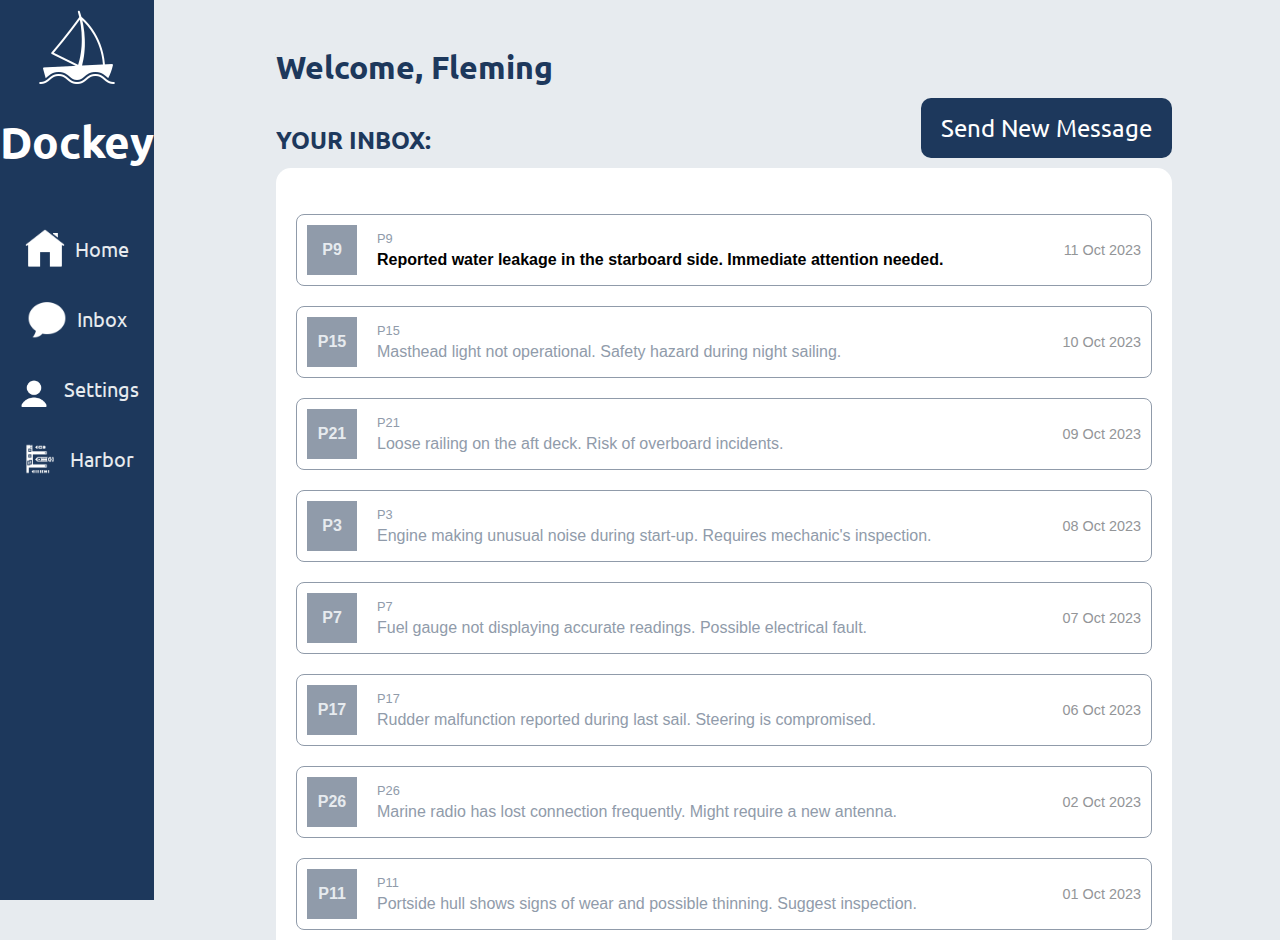
==== homepage.html @ 605b4e82 "homepage first draft" ====
<!DOCTYPE html>
<html lang="en">

<head>
    <meta charset="UTF-8">
    <meta http-equiv="X-UA-Compatible" content="IE=edge">
    <meta name="viewport" content="width=device-width, initial-scale=1.0">
    <title>Your Page Title</title>
    <link rel="stylesheet" type="text/css" href="http://fonts.googleapis.com/css?family=Ubuntu:regular,bold&subset=Latin">
    <link rel="stylesheet" href="style.css">
</head>

<body>
    <div class="side-menu">
        <div class="image-container">
            <img src="sailboat.png" alt="boat" width="100px" height="100px">
        </div>
        <h1>Dockey</h1>
        <a href="home.html" class="menu-item">
            <img src="house-icon.png" alt="Home">
            <span>Home</span>
        </a>
    
        <a href="inbox.html" class="menu-item">
            <img src="speech-icon.png" alt="Inbox">
            <span>Inbox</span>
        </a>
    
        <a href="settings.html" class="menu-item">
            <img src="person-icon.png" alt="Settings">
            <span>Settings</span>
        </a>
    
        <a href="harbor-info.html" class="menu-item">
            <img src="harbor-icon.png" alt="Harbor Information">
            <span>Harbor</span>
        </a>
    </div>

    <div class="message-list">
    <h2>Welcome, Fleming</h2>
    <div class="inbox-header">
        <h3>YOUR INBOX:</h3>
        <button class="new-message-btn">Send New Message</button>
    </div>
    
    <div class="inbox-container">
        <ul>
            <li class="message-row">
                <div class="dock-number-box">P9</div>
                <div class="message-content">
                    <div class="small-dock-number">P9</div>
                    <div class="bold-message">Reported water leakage in the starboard side. Immediate attention needed.</div>
                </div>
                <div class="message-date">11 Oct 2023</div>
            </li>
            
            <li class="message-row">
                <div class="dock-number-box">P15</div>
                <div class="message-content">
                    <div class="small-dock-number">P15</div>
                    <div>Masthead light not operational. Safety hazard during night sailing.  </div>
                </div>
                <div class="message-date">10 Oct 2023</div>
            </li>
            
            <li class="message-row">
                <div class="dock-number-box">P21</div>
                <div class="message-content">
                    <div class="small-dock-number">P21</div>
                    <div>Loose railing on the aft deck. Risk of overboard incidents.</div>
                </div>
                <div class="message-date">09 Oct 2023</div>
            </li>
            
            <li class="message-row">
                <div class="dock-number-box">P3</div>
                <div class="message-content">
                    <div class="small-dock-number">P3</div>
                    <div>Engine making unusual noise during start-up. Requires mechanic's inspection.</div>
                </div>
                <div class="message-date">08 Oct 2023</div>
            </li>
            
            <li class="message-row">
                <div class="dock-number-box">P7</div>
                <div class="message-content">
                    <div class="small-dock-number">P7</div>
                    <div>Fuel gauge not displaying accurate readings. Possible electrical fault.</div>
                </div>
                <div class="message-date">07 Oct 2023</div>
            </li>
            
            <li class="message-row">
                <div class="dock-number-box">P17</div>
                <div class="message-content">
                    <div class="small-dock-number">P17</div>
                    <div>Rudder malfunction reported during last sail. Steering is compromised.</div>
                </div>
                <div class="message-date">06 Oct 2023</div>
            </li>
            
            <li class="message-row">
                <div class="dock-number-box">P26</div>
                <div class="message-content">
                    <div class="small-dock-number">P26</div>
                    <div>Marine radio has lost connection frequently. Might require a new antenna.</div>
                </div>
                <div class="message-date">02 Oct 2023</div>
            </li>
            
            <li class="message-row">
                <div class="dock-number-box">P11</div>
                <div class="message-content">
                    <div class="small-dock-number">P11</div>
                    <div>Portside hull shows signs of wear and possible thinning. Suggest inspection.</div>
                </div>
                <div class="message-date">01 Oct 2023</div>
            </li>
            
            <li class="message-row">
                <div class="dock-number-box">P29</div>
                <div class="message-content">
                    <div class="small-dock-number">P29</div>
                    <div>Fridge onboard isn't cooling properly. Potential electrical or freon issue.</div>
                </div>
                <div class="message-date">30 Sep 2023</div>
            </li>
            
            <li class="message-row">
                <div class="dock-number-box">P4</div>
                <div class="message-content">
                    <div class="small-dock-number">P4</div>
                    <div>Top deck non-slip surface wearing thin in areas. Resurfacing recommended.</div>
                </div>
                <div class="message-date">29 Sep 2023</div>
            </li>
            
            <li class="message-row">
                <div class="dock-number-box">P32</div>
                <div class="message-content">
                    <div class="small-dock-number">P32</div>
                    <div>Exhaust showing signs of rust and corrosion. Might be a leak risk.</div>
                </div>
                <div class="message-date">28 Sep 2023</div>
            </li>
 
        </ul>
    </div>
</div>

</body>

</html>
---- style.css ----
body {
    font-family: 'Source Sans Variable', sans-serif;
    color: #909BAA;
    background-color: #E7EBEF; 
}

/* Side Menu Styles */
.side-menu {
    display: flex;
    flex-direction: column;
    align-items: center;
    width: 12%;
    background-color: #1D385C;
    overflow-y: auto;
    height: 100vh;
    position: fixed;
    left: 0;
    top: 0;
    gap:10px;
}

.image-container {
    padding: 0px;
    margin: 0;
}


.side-menu h1 {
    margin-top: 0; 
}

.menu-item {
    display: flex;
    align-items: center;
    margin-top: 20px;    
    text-decoration: none;
    font-family: 'Ubuntu', sans-serif;
    font-size: 1.25em;
    color: #E7EBEF;
}

.menu-item img {
    margin-right:10px;  
    width: 40px;         
    height: 40px;        
}

.menu-item:hover {
    color: #939598;      /
}


/* List of Messages Styles */
.message-list {
    width: 70%;
    overflow-y: auto;
    height: 100vh;
    position: absolute;
    left: 20%;
    top: 0;
    background-color: #E7EBEF;
    padding: 20px; 
    scrollbar-width: none;
}

.inbox-container {
    background-color: white;
    border-radius: 15px;
    padding: 20px;
    
}

.message-list h2, .message-list h3 {
    margin-bottom: 10px; 
}

.inbox-header {
    display: flex;       
    justify-content: space-between;
    align-items: center;  
}

.new-message-btn {
    background-color: #1D385C; 
    color: #E7EBEF;    
    border: none;        
    padding: 15px 20px;  
    margin-bottom: 10px;
    border-radius: 10px; 
    cursor: pointer;    
    font-family: 'Ubuntu', sans-serif;
    font-size: 1.5em;
    color: white; 
}

.new-message-btn:hover {
    background-color: #12243B; 
}


.inbox-container ul {
    margin-left: 0;  
    padding-left: 0;  
    list-style-type: none; 
    display: flex;
    flex-direction: column;
}


.message-list li {
    display: flex;
    align-items: center; 
    padding: 10px; 
    margin: 10px 0; 
    border: 1px solid #909BAA; 
    border-radius: 8px; 
}




.dock-number-box {
    width: 50px;
    height: 50px;
    background-color: #909BAA;
    color: #E7EBEF; 
    display: flex;
    align-items: center;
    justify-content: center;
    font-weight: bold; 
    margin-right: 20px;
}

.message-content {
    flex-shrink: 0;       
    display: flex;
    flex-direction: column;
    font-family: 'Source Sans Variable', sans-serif;
    white-space: nowrap !important;
    overflow: hidden !important;
    text-overflow: ellipsis !important;
}


.small-dock-number {
    font-size: 0.8em; 
    margin-bottom: 5px; 
}

.message-date {
    font-family: 'Source Sans Variable', sans-serif;
    margin-left: auto; 
    color: #939598; 
    font-size: 0.9em; 
}

.bold-message {
    font-weight: bold;
    color: black;
}

/* Typography */
h1 {
    font-family: 'Ubuntu', sans-serif;
    font-size: 2.75em;
    color: white; 
}

h2 {
    font-family: 'Ubuntu', sans-serif;
    font-size: 2em;
    color: #1D385C;
}

h3 {
    font-family: 'Ubuntu', sans-serif;
    font-size: 1.5em;
    color: #1D385C; /
}

h4 {
    font-family: 'Source Sans Variable', sans-serif;
    font-size: 1.2em;
    color: #939598; 
}

h5 {
    font-family: 'Source Sans Variable', sans-serif;
    font-size: 1em;
    color: #939598;
}

p {
    font-size: 0.9em;
}
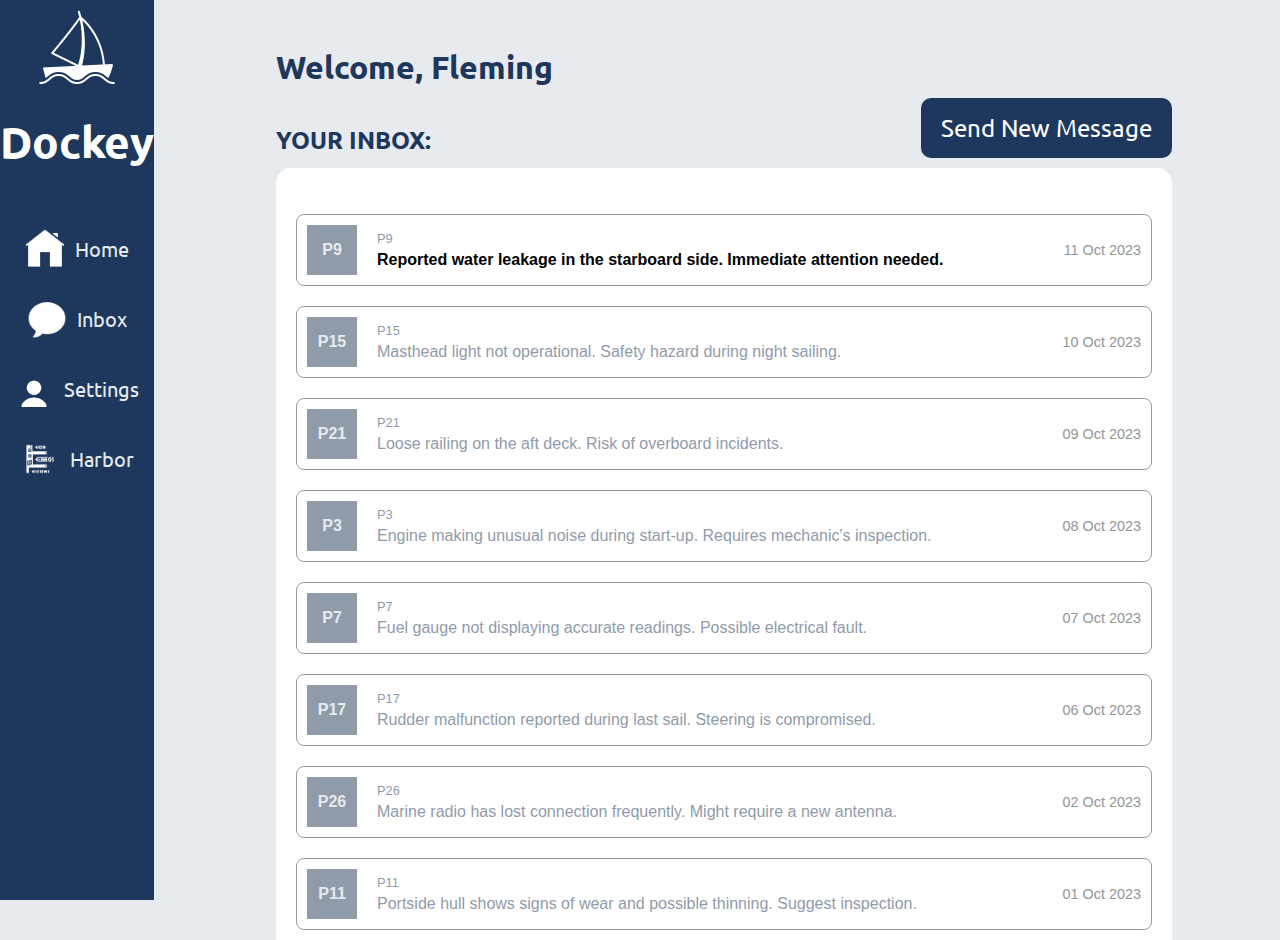
==== commit 5d2e0ecb: "fix" ====
--- a/homepage.html
+++ b/homepage.html
@@ -5,7 +5,7 @@
     <meta charset="UTF-8">
     <meta http-equiv="X-UA-Compatible" content="IE=edge">
     <meta name="viewport" content="width=device-width, initial-scale=1.0">
-    <title>Your Page Title</title>
+    <title>Dockey - Homepage</title>
     <link rel="stylesheet" type="text/css" href="http://fonts.googleapis.com/css?family=Ubuntu:regular,bold&subset=Latin">
     <link rel="stylesheet" href="style.css">
 </head>
